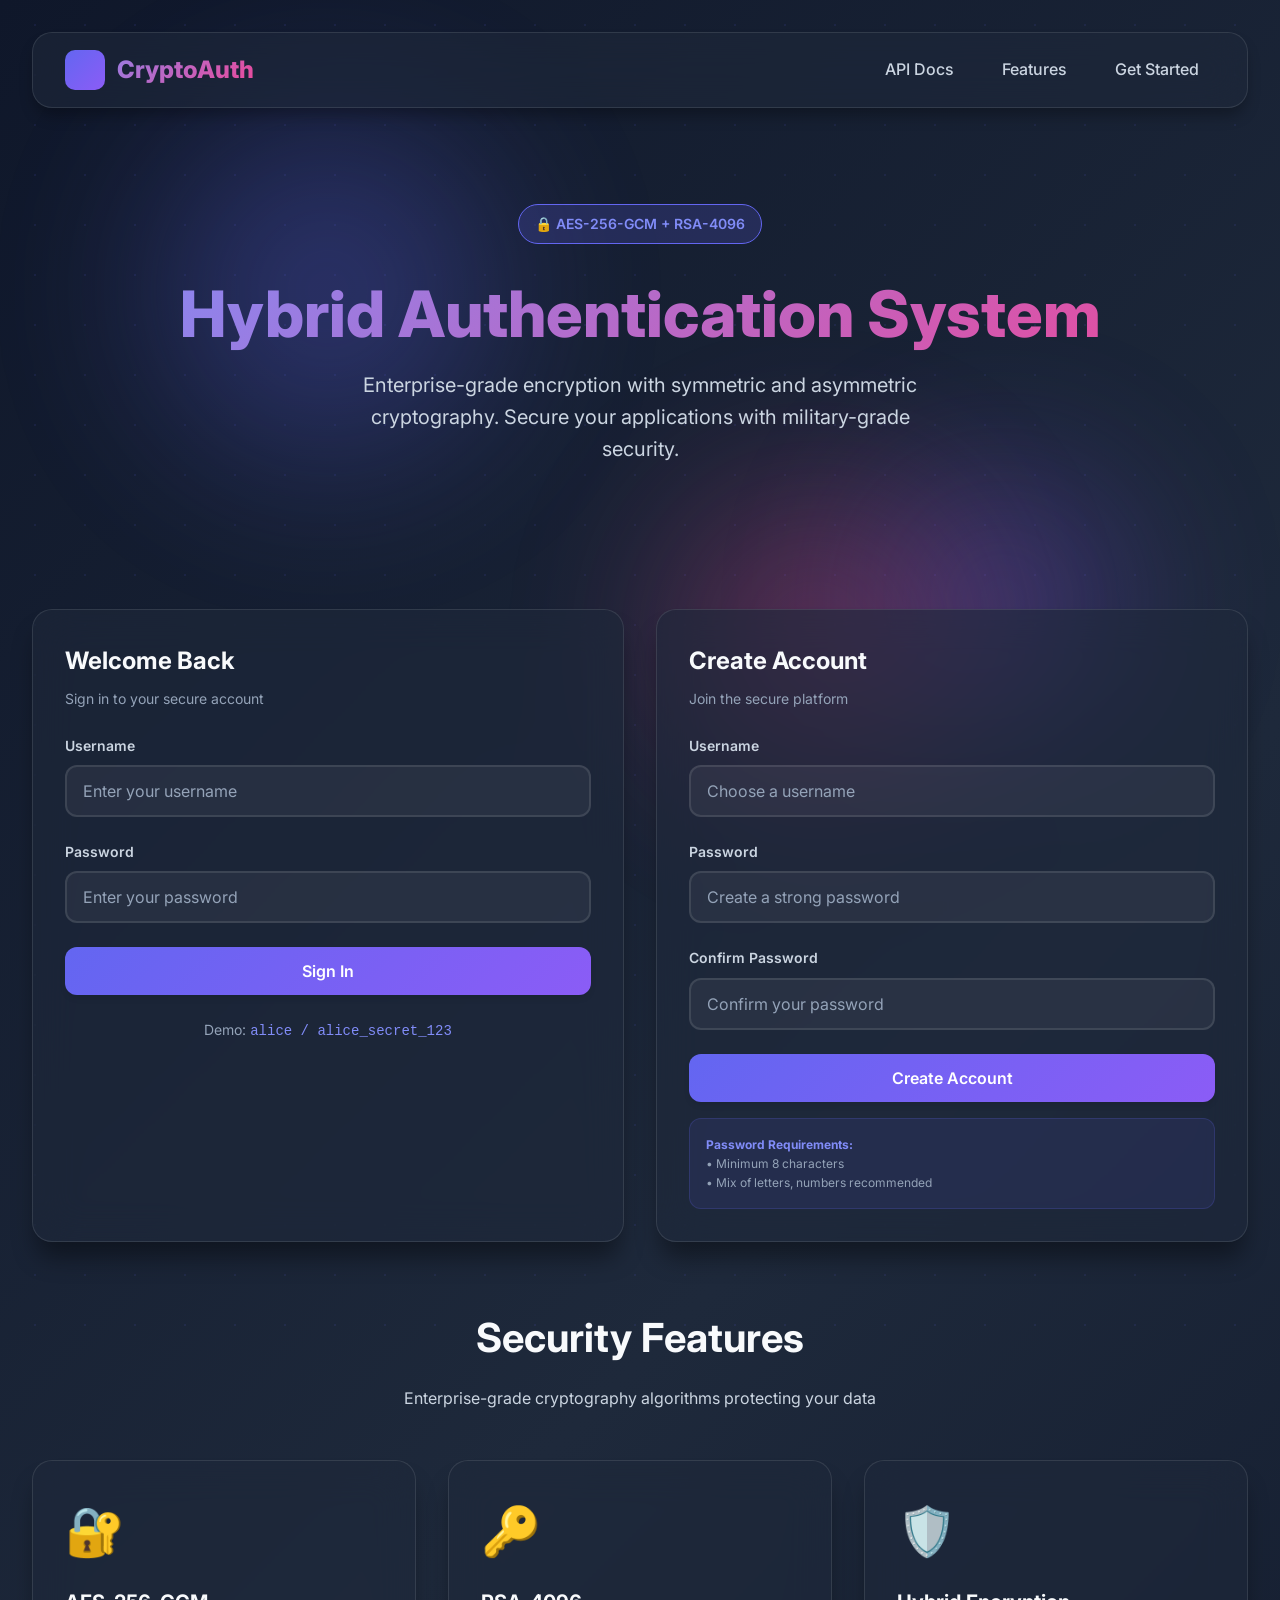
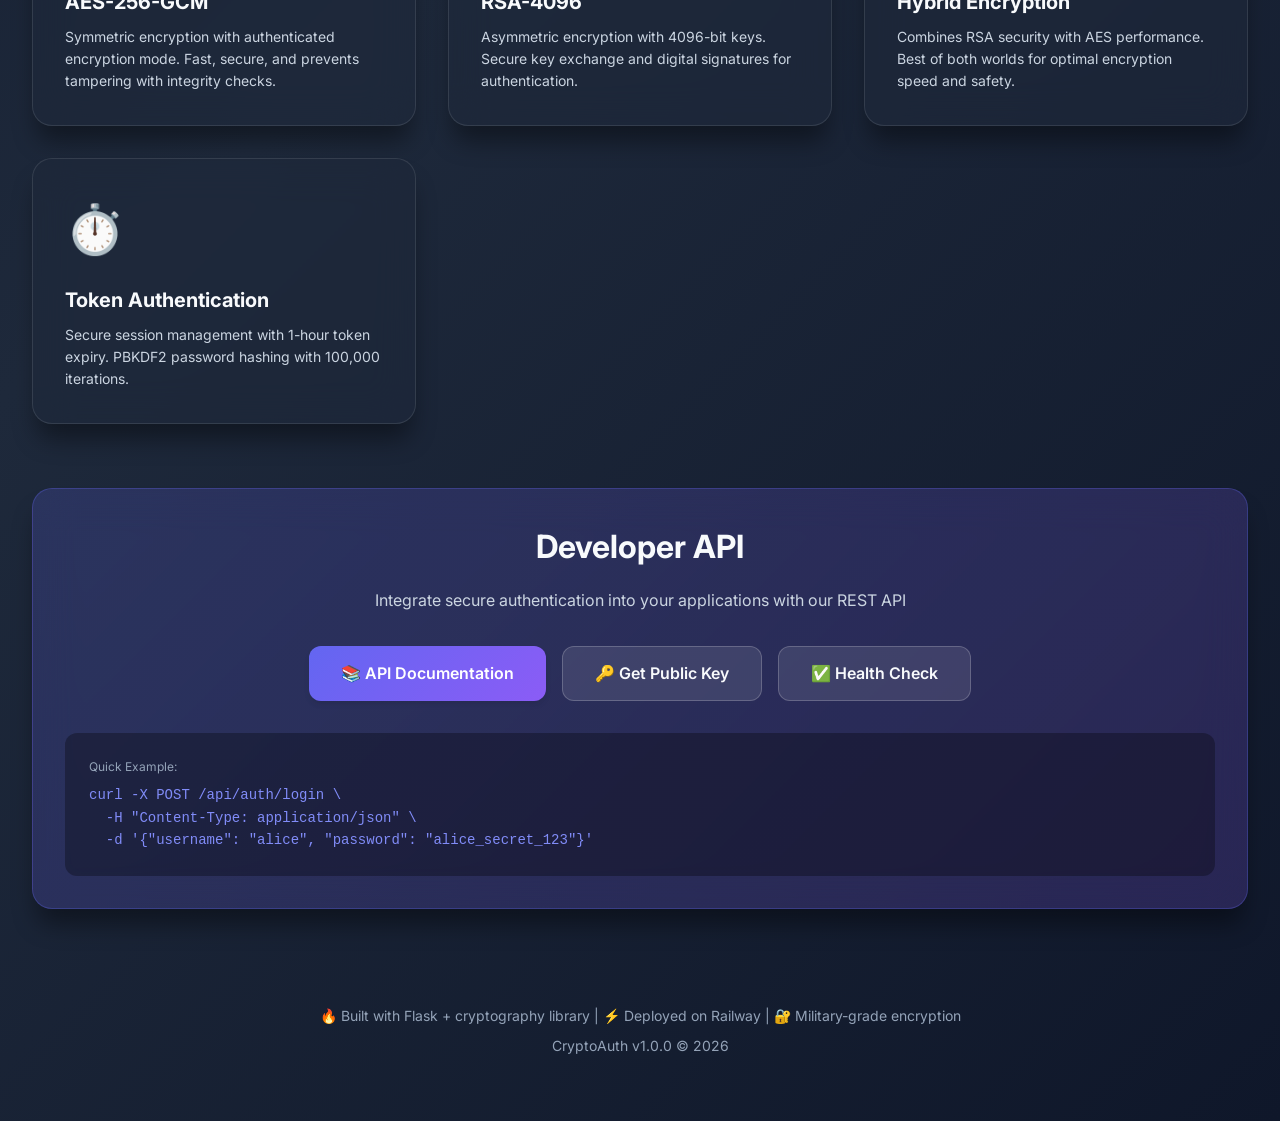
==== templates/index.html @ 771899b6 "done" ====
<!DOCTYPE html>
<html lang="en">
<head>
    <meta charset="UTF-8">
    <meta name="viewport" content="width=device-width, initial-scale=1.0">
    <meta name="description" content="CryptoAuth - Hybrid Authentication System with AES-256-GCM and RSA-4096">
    <title>CryptoAuth - Secure Authentication</title>
    <link rel="stylesheet" href="/static/css/style.css">
</head>
<body>
    <!-- Animated Background Orbs -->
    <div class="gradient-orb orb-1"></div>
    <div class="gradient-orb orb-2"></div>
    <div class="gradient-orb orb-3"></div>

    <div class="container">
        <!-- Navigation -->
        <nav class="navbar">
            <div class="logo">
                <div class="logo-icon">🔐</div>
                <span>CryptoAuth</span>
            </div>
            <div class="nav-links">
                <a href="/api/info" class="nav-link">API Docs</a>
                <a href="#features" class="nav-link">Features</a>
                <a href="#auth" class="nav-link">Get Started</a>
            </div>
        </nav>

        <!-- Hero Section -->
        <section class="hero">
            <div class="badge">🔒 AES-256-GCM + RSA-4096</div>
            <h1>Hybrid Authentication System</h1>
            <p>Enterprise-grade encryption with symmetric and asymmetric cryptography. Secure your applications with military-grade security.</p>
        </section>

        <!-- Auth Section -->
        <section id="auth" style="margin-bottom: 4rem;">
            <div class="grid grid-2">
                <!-- Login Card -->
                <div class="card" id="loginCard">
                    <div class="card-header">
                        <h2 class="card-title">Welcome Back</h2>
                        <p class="card-subtitle">Sign in to your secure account</p>
                    </div>

                    <div id="loginAlert"></div>

                    <form id="loginForm">
                        <div class="form-group">
                            <label class="form-label">Username</label>
                            <input 
                                type="text" 
                                class="form-input" 
                                id="loginUsername" 
                                placeholder="Enter your username"
                                required
                            >
                        </div>

                        <div class="form-group">
                            <label class="form-label">Password</label>
                            <input 
                                type="password" 
                                class="form-input" 
                                id="loginPassword" 
                                placeholder="Enter your password"
                                required
                            >
                        </div>

                        <button type="submit" class="btn btn-primary btn-full">
                            <span id="loginBtnText">Sign In</span>
                            <span id="loginSpinner" class="spinner" style="display: none;"></span>
                        </button>
                    </form>

                    <div style="margin-top: 1.5rem; text-align: center;">
                        <p style="color: var(--text-muted); font-size: 0.875rem;">
                            Demo: <code style="color: var(--primary-light);">alice / alice_secret_123</code>
                        </p>
                    </div>
                </div>

                <!-- Register Card -->
                <div class="card" id="registerCard">
                    <div class="card-header">
                        <h2 class="card-title">Create Account</h2>
                        <p class="card-subtitle">Join the secure platform</p>
                    </div>

                    <div id="registerAlert"></div>

                    <form id="registerForm">
                        <div class="form-group">
                            <label class="form-label">Username</label>
                            <input 
                                type="text" 
                                class="form-input" 
                                id="registerUsername" 
                                placeholder="Choose a username"
                                required
                            >
                        </div>

                        <div class="form-group">
                            <label class="form-label">Password</label>
                            <input 
                                type="password" 
                                class="form-input" 
                                id="registerPassword" 
                                placeholder="Create a strong password"
                                required
                                minlength="8"
                            >
                        </div>

                        <div class="form-group">
                            <label class="form-label">Confirm Password</label>
                            <input 
                                type="password" 
                                class="form-input" 
                                id="registerPasswordConfirm" 
                                placeholder="Confirm your password"
                                required
                            >
                        </div>

                        <button type="submit" class="btn btn-primary btn-full">
                            <span id="registerBtnText">Create Account</span>
                            <span id="registerSpinner" class="spinner" style="display: none;"></span>
                        </button>
                    </form>

                    <div style="margin-top: 1rem; padding: 1rem; background: rgba(99, 102, 241, 0.1); border-radius: 12px; border: 1px solid rgba(99, 102, 241, 0.2);">
                        <p style="font-size: 0.75rem; color: var(--text-muted);">
                            <strong style="color: var(--primary-light);">Password Requirements:</strong><br>
                            • Minimum 8 characters<br>
                            • Mix of letters, numbers recommended
                        </p>
                    </div>
                </div>
            </div>
        </section>

        <!-- Features Section -->
        <section id="features" style="margin-bottom: 4rem;">
            <div style="text-align: center; margin-bottom: 3rem;">
                <h2 style="font-size: 2.5rem; font-weight: 700; margin-bottom: 1rem;">Security Features</h2>
                <p style="color: var(--text-secondary); max-width: 600px; margin: 0 auto;">
                    Enterprise-grade cryptography algorithms protecting your data
                </p>
            </div>

            <div class="grid grid-2">
                <div class="card">
                    <div style="font-size: 3rem; margin-bottom: 1rem;">🔐</div>
                    <h3 style="font-size: 1.25rem; font-weight: 700; margin-bottom: 0.5rem;">AES-256-GCM</h3>
                    <p style="color: var(--text-secondary); font-size: 0.875rem;">
                        Symmetric encryption with authenticated encryption mode. Fast, secure, and prevents tampering with integrity checks.
                    </p>
                </div>

                <div class="card">
                    <div style="font-size: 3rem; margin-bottom: 1rem;">🔑</div>
                    <h3 style="font-size: 1.25rem; font-weight: 700; margin-bottom: 0.5rem;">RSA-4096</h3>
                    <p style="color: var(--text-secondary); font-size: 0.875rem;">
                        Asymmetric encryption with 4096-bit keys. Secure key exchange and digital signatures for authentication.
                    </p>
                </div>

                <div class="card">
                    <div style="font-size: 3rem; margin-bottom: 1rem;">🛡️</div>
                    <h3 style="font-size: 1.25rem; font-weight: 700; margin-bottom: 0.5rem;">Hybrid Encryption</h3>
                    <p style="color: var(--text-secondary); font-size: 0.875rem;">
                        Combines RSA security with AES performance. Best of both worlds for optimal encryption speed and safety.
                    </p>
                </div>

                <div class="card">
                    <div style="font-size: 3rem; margin-bottom: 1rem;">⏱️</div>
                    <h3 style="font-size: 1.25rem; font-weight: 700; margin-bottom: 0.5rem;">Token Authentication</h3>
                    <p style="color: var(--text-secondary); font-size: 0.875rem;">
                        Secure session management with 1-hour token expiry. PBKDF2 password hashing with 100,000 iterations.
                    </p>
                </div>
            </div>
        </section>

        <!-- API Info Section -->
        <section style="margin-bottom: 4rem;">
            <div class="card" style="background: linear-gradient(135deg, rgba(99, 102, 241, 0.2), rgba(139, 92, 246, 0.2)); border-color: rgba(99, 102, 241, 0.3);">
                <div style="text-align: center;">
                    <h2 style="font-size: 2rem; font-weight: 700; margin-bottom: 1rem;">Developer API</h2>
                    <p style="color: var(--text-secondary); margin-bottom: 2rem; max-width: 600px; margin-left: auto; margin-right: auto;">
                        Integrate secure authentication into your applications with our REST API
                    </p>
                    
                    <div style="display: flex; gap: 1rem; justify-content: center; flex-wrap: wrap;">
                        <a href="/api/info" class="btn btn-primary">
                            📚 API Documentation
                        </a>
                        <a href="/api/keys/public" class="btn btn-secondary">
                            🔑 Get Public Key
                        </a>
                        <a href="/health" class="btn btn-secondary">
                            ✅ Health Check
                        </a>
                    </div>

                    <div style="margin-top: 2rem; padding: 1.5rem; background: rgba(0, 0, 0, 0.3); border-radius: 12px; text-align: left;">
                        <p style="color: var(--text-muted); font-size: 0.75rem; margin-bottom: 0.5rem;">Quick Example:</p>
                        <pre style="color: var(--primary-light); font-size: 0.875rem; overflow-x: auto;"><code>curl -X POST /api/auth/login \
  -H "Content-Type: application/json" \
  -d '{"username": "alice", "password": "alice_secret_123"}'</code></pre>
                    </div>
                </div>
            </div>
        </section>

        <!-- Footer -->
        <footer style="text-align: center; padding: 2rem 0; color: var(--text-muted); font-size: 0.875rem;">
            <p>
                🔥 Built with Flask + cryptography library | 
                ⚡ Deployed on Railway | 
                🔐 Military-grade encryption
            </p>
            <p style="margin-top: 0.5rem;">
                CryptoAuth v1.0.0 © 2026
            </p>
        </footer>
    </div>

    <script src="/static/js/app.js"></script>
</body>
</html>
---- static/css/style.css ----
/* CryptoAuth - Premium UI Styling */
@import url('https://fonts.googleapis.com/css2?family=Inter:wght@300;400;500;600;700;800&display=swap');

:root {
  /* Premium Color Palette */
  --primary: #6366f1;
  --primary-dark: #4f46e5;
  --primary-light: #818cf8;
  --secondary: #8b5cf6;
  --accent: #ec4899;
  --success: #10b981;
  --danger: #ef4444;
  --warning: #f59e0b;
  
  /* Backgrounds */
  --bg-primary: #0f172a;
  --bg-secondary: #1e293b;
  --bg-tertiary: #334155;
  --bg-card: rgba(30, 41, 59, 0.6);
  
  /* Text Colors */
  --text-primary: #f8fafc;
  --text-secondary: #cbd5e1;
  --text-muted: #94a3b8;
  
  /* Effects */
  --shadow-sm: 0 1px 2px 0 rgba(0, 0, 0, 0.05);
  --shadow-md: 0 4px 6px -1px rgba(0, 0, 0, 0.1);
  --shadow-lg: 0 10px 15px -3px rgba(0, 0, 0, 0.3);
  --shadow-xl: 0 20px 25px -5px rgba(0, 0, 0, 0.4);
  --shadow-glow: 0 0 30px rgba(99, 102, 241, 0.3);
  
  /* Transitions */
  --transition-fast: 150ms cubic-bezier(0.4, 0, 0.2, 1);
  --transition-base: 300ms cubic-bezier(0.4, 0, 0.2, 1);
  --transition-slow: 500ms cubic-bezier(0.4, 0, 0.2, 1);
}

* {
  margin: 0;
  padding: 0;
  box-sizing: border-box;
}

body {
  font-family: 'Inter', -apple-system, BlinkMacSystemFont, 'Segoe UI', sans-serif;
  background: linear-gradient(135deg, #0f172a 0%, #1e293b 50%, #0f172a 100%);
  color: var(--text-primary);
  min-height: 100vh;
  line-height: 1.6;
  overflow-x: hidden;
  position: relative;
}

/* Animated Background Effects */
body::before {
  content: '';
  position: fixed;
  top: -50%;
  left: -50%;
  width: 200%;
  height: 200%;
  background: radial-gradient(circle, rgba(99, 102, 241, 0.1) 1px, transparent 1px);
  background-size: 50px 50px;
  animation: gridMove 20s linear infinite;
  z-index: 0;
  pointer-events: none;
}

@keyframes gridMove {
  0% { transform: translate(0, 0); }
  100% { transform: translate(50px, 50px); }
}

/* Gradient Orbs */
.gradient-orb {
  position: fixed;
  border-radius: 50%;
  filter: blur(80px);
  opacity: 0.4;
  z-index: 0;
  pointer-events: none;
  animation: float 8s ease-in-out infinite;
}

.orb-1 {
  width: 400px;
  height: 400px;
  background: radial-gradient(circle, var(--primary), transparent);
  top: 10%;
  left: 10%;
  animation-delay: 0s;
}

.orb-2 {
  width: 300px;
  height: 300px;
  background: radial-gradient(circle, var(--secondary), transparent);
  top: 50%;
  right: 10%;
  animation-delay: 2s;
}

.orb-3 {
  width: 350px;
  height: 350px;
  background: radial-gradient(circle, var(--accent), transparent);
  bottom: 10%;
  left: 50%;
  animation-delay: 4s;
}

@keyframes float {
  0%, 100% { transform: translate(0, 0) scale(1); }
  33% { transform: translate(30px, -30px) scale(1.1); }
  66% { transform: translate(-20px, 20px) scale(0.9); }
}

/* Container */
.container {
  max-width: 1400px;
  margin: 0 auto;
  padding: 2rem;
  position: relative;
  z-index: 1;
}

/* Header/Navigation */
.navbar {
  background: var(--bg-card);
  backdrop-filter: blur(20px);
  padding: 1rem 2rem;
  border-radius: 20px;
  margin-bottom: 2rem;
  border: 1px solid rgba(255, 255, 255, 0.1);
  display: flex;
  justify-content: space-between;
  align-items: center;
  box-shadow: var(--shadow-lg);
}

.logo {
  display: flex;
  align-items: center;
  gap: 0.75rem;
  font-size: 1.5rem;
  font-weight: 800;
  background: linear-gradient(135deg, var(--primary-light), var(--accent));
  -webkit-background-clip: text;
  -webkit-text-fill-color: transparent;
  background-clip: text;
}

.logo-icon {
  width: 40px;
  height: 40px;
  background: linear-gradient(135deg, var(--primary), var(--secondary));
  border-radius: 10px;
  display: flex;
  align-items: center;
  justify-content: center;
  font-size: 1.5rem;
}

.nav-links {
  display: flex;
  gap: 1rem;
  align-items: center;
}

.nav-link {
  color: var(--text-secondary);
  text-decoration: none;
  padding: 0.5rem 1rem;
  border-radius: 8px;
  transition: all var(--transition-base);
  font-weight: 500;
}

.nav-link:hover {
  color: var(--text-primary);
  background: rgba(255, 255, 255, 0.05);
  transform: translateY(-2px);
}

/* Hero Section */
.hero {
  text-align: center;
  padding: 4rem 0;
  margin-bottom: 3rem;
}

.hero h1 {
  font-size: 4rem;
  font-weight: 800;
  margin-bottom: 1rem;
  background: linear-gradient(135deg, var(--primary-light), var(--accent));
  -webkit-background-clip: text;
  -webkit-text-fill-color: transparent;
  background-clip: text;
  line-height: 1.2;
  animation: fadeInUp 0.6s ease-out;
}

.hero p {
  font-size: 1.25rem;
  color: var(--text-secondary);
  max-width: 600px;
  margin: 0 auto 2rem;
  animation: fadeInUp 0.6s ease-out 0.2s both;
}

.badge {
  display: inline-block;
  padding: 0.5rem 1rem;
  background: rgba(99, 102, 241, 0.2);
  border: 1px solid var(--primary);
  border-radius: 50px;
  font-size: 0.875rem;
  font-weight: 600;
  color: var(--primary-light);
  margin-bottom: 2rem;
  animation: fadeInUp 0.6s ease-out 0.1s both;
}

@keyframes fadeInUp {
  from {
    opacity: 0;
    transform: translateY(30px);
  }
  to {
    opacity: 1;
    transform: translateY(0);
  }
}

/* Card Components */
.card {
  background: var(--bg-card);
  backdrop-filter: blur(20px);
  border: 1px solid rgba(255, 255, 255, 0.1);
  border-radius: 20px;
  padding: 2rem;
  box-shadow: var(--shadow-xl);
  transition: all var(--transition-base);
}

.card:hover {
  transform: translateY(-5px);
  box-shadow: var(--shadow-glow);
  border-color: rgba(99, 102, 241, 0.3);
}

.card-header {
  margin-bottom: 1.5rem;
}

.card-title {
  font-size: 1.5rem;
  font-weight: 700;
  margin-bottom: 0.5rem;
}

.card-subtitle {
  color: var(--text-muted);
  font-size: 0.875rem;
}

/* Form Elements */
.form-group {
  margin-bottom: 1.5rem;
}

.form-label {
  display: block;
  margin-bottom: 0.5rem;
  font-weight: 600;
  color: var(--text-secondary);
  font-size: 0.875rem;
}

.form-input {
  width: 100%;
  padding: 0.875rem 1rem;
  background: rgba(255, 255, 255, 0.05);
  border: 2px solid rgba(255, 255, 255, 0.1);
  border-radius: 12px;
  color: var(--text-primary);
  font-size: 1rem;
  transition: all var(--transition-base);
  font-family: inherit;
}

.form-input:focus {
  outline: none;
  border-color: var(--primary);
  background: rgba(255, 255, 255, 0.08);
  box-shadow: 0 0 0 3px rgba(99, 102, 241, 0.1);
}

.form-input::placeholder {
  color: var(--text-muted);
}

/* Buttons */
.btn {
  padding: 0.875rem 2rem;
  border: none;
  border-radius: 12px;
  font-size: 1rem;
  font-weight: 600;
  cursor: pointer;
  transition: all var(--transition-base);
  font-family: inherit;
  display: inline-flex;
  align-items: center;
  justify-content: center;
  gap: 0.5rem;
  text-decoration: none;
}

.btn-primary {
  background: linear-gradient(135deg, var(--primary), var(--secondary));
  color: white;
  box-shadow: var(--shadow-md);
}

.btn-primary:hover {
  transform: translateY(-2px);
  box-shadow: var(--shadow-glow);
}

.btn-primary:active {
  transform: translateY(0);
}

.btn-secondary {
  background: rgba(255, 255, 255, 0.1);
  color: var(--text-primary);
  border: 1px solid rgba(255, 255, 255, 0.2);
}

.btn-secondary:hover {
  background: rgba(255, 255, 255, 0.15);
  transform: translateY(-2px);
}

.btn-full {
  width: 100%;
}

/* Grid Layout */
.grid {
  display: grid;
  gap: 2rem;
}

.grid-2 {
  grid-template-columns: repeat(auto-fit, minmax(300px, 1fr));
}

/* Alert Messages */
.alert {
  padding: 1rem 1.5rem;
  border-radius: 12px;
  margin-bottom: 1.5rem;
  display: flex;
  align-items: center;
  gap: 0.75rem;
  animation: slideIn 0.3s ease-out;
}

.alert-success {
  background: rgba(16, 185, 129, 0.2);
  border: 1px solid var(--success);
  color: var(--success);
}

.alert-error {
  background: rgba(239, 68, 68, 0.2);
  border: 1px solid var(--danger);
  color: var(--danger);
}

@keyframes slideIn {
  from {
    opacity: 0;
    transform: translateX(-20px);
  }
  to {
    opacity: 1;
    transform: translateX(0);
  }
}

/* Loading Spinner */
.spinner {
  width: 20px;
  height: 20px;
  border: 3px solid rgba(255, 255, 255, 0.3);
  border-top-color: white;
  border-radius: 50%;
  animation: spin 0.8s linear infinite;
}

@keyframes spin {
  to { transform: rotate(360deg); }
}

/* Responsive */
@media (max-width: 768px) {
  .hero h1 { font-size: 2.5rem; }
  .hero p { font-size: 1rem; }
  .navbar { flex-direction: column; gap: 1rem; }
  .container { padding: 1rem; }
}
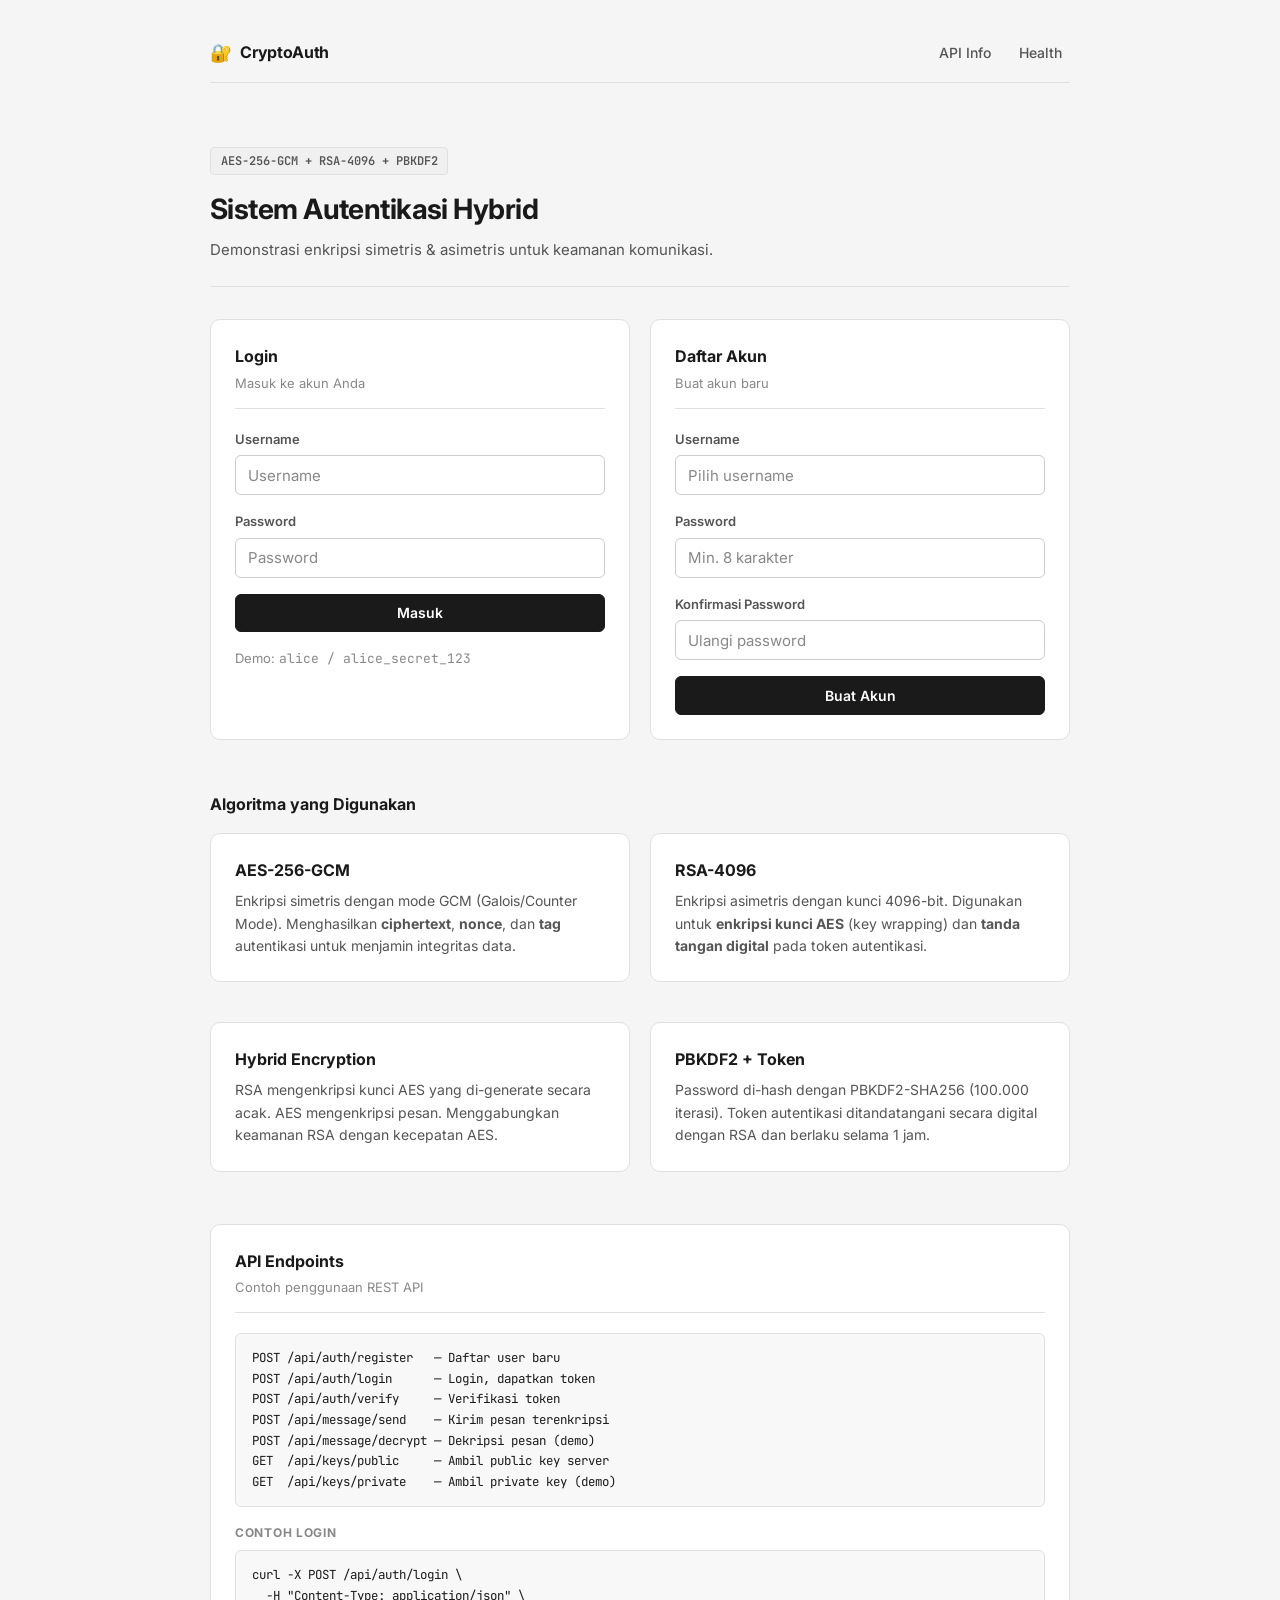
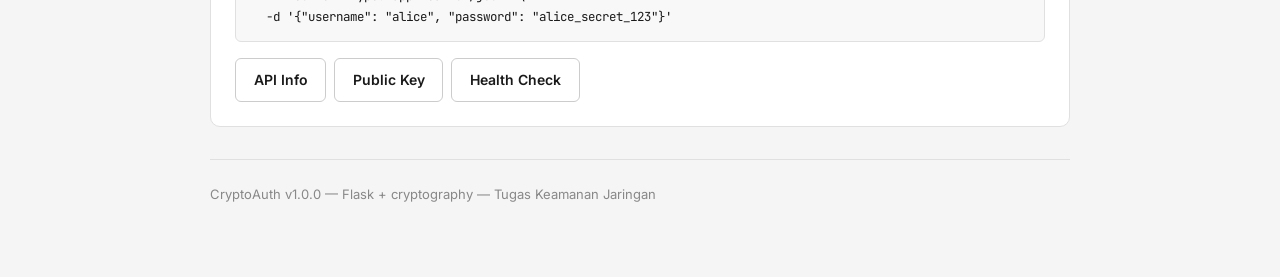
==== commit f03269b6: "redesign: clean minimal ui, no colors" ====
--- a/templates/index.html
+++ b/templates/index.html
@@ -1,234 +1,179 @@
 <!DOCTYPE html>
-<html lang="en">
+<html lang="id">
 <head>
     <meta charset="UTF-8">
     <meta name="viewport" content="width=device-width, initial-scale=1.0">
-    <meta name="description" content="CryptoAuth - Hybrid Authentication System with AES-256-GCM and RSA-4096">
-    <title>CryptoAuth - Secure Authentication</title>
+    <meta name="description" content="CryptoAuth - Sistem Autentikasi Hybrid AES-256-GCM + RSA-4096">
+    <title>CryptoAuth - Login</title>
     <link rel="stylesheet" href="/static/css/style.css">
 </head>
 <body>
-    <!-- Animated Background Orbs -->
-    <div class="gradient-orb orb-1"></div>
-    <div class="gradient-orb orb-2"></div>
-    <div class="gradient-orb orb-3"></div>
+    <div class="container">
 
-    <div class="container">
-        <!-- Navigation -->
+        <!-- Navbar -->
         <nav class="navbar">
             <div class="logo">
-                <div class="logo-icon">🔐</div>
-                <span>CryptoAuth</span>
+                <span class="logo-icon">🔐</span>
+                CryptoAuth
             </div>
             <div class="nav-links">
-                <a href="/api/info" class="nav-link">API Docs</a>
-                <a href="#features" class="nav-link">Features</a>
-                <a href="#auth" class="nav-link">Get Started</a>
+                <a href="/api/info" target="_blank" class="nav-link">API Info</a>
+                <a href="/health" target="_blank" class="nav-link">Health</a>
             </div>
         </nav>
 
-        <!-- Hero Section -->
+        <!-- Hero -->
         <section class="hero">
-            <div class="badge">🔒 AES-256-GCM + RSA-4096</div>
-            <h1>Hybrid Authentication System</h1>
-            <p>Enterprise-grade encryption with symmetric and asymmetric cryptography. Secure your applications with military-grade security.</p>
+            <div class="badge">AES-256-GCM + RSA-4096 + PBKDF2</div>
+            <h1>Sistem Autentikasi Hybrid</h1>
+            <p>Demonstrasi enkripsi simetris & asimetris untuk keamanan komunikasi.</p>
         </section>
 
-        <!-- Auth Section -->
-        <section id="auth" style="margin-bottom: 4rem;">
+        <!-- Auth Forms -->
+        <section id="auth" style="margin-bottom: 2rem;">
             <div class="grid grid-2">
-                <!-- Login Card -->
+
+                <!-- Login -->
                 <div class="card" id="loginCard">
                     <div class="card-header">
-                        <h2 class="card-title">Welcome Back</h2>
-                        <p class="card-subtitle">Sign in to your secure account</p>
+                        <h2 class="card-title">Login</h2>
+                        <p class="card-subtitle">Masuk ke akun Anda</p>
                     </div>
 
                     <div id="loginAlert"></div>
 
                     <form id="loginForm">
                         <div class="form-group">
-                            <label class="form-label">Username</label>
-                            <input 
-                                type="text" 
-                                class="form-input" 
-                                id="loginUsername" 
-                                placeholder="Enter your username"
-                                required
-                            >
+                            <label class="form-label" for="loginUsername">Username</label>
+                            <input type="text" class="form-input" id="loginUsername" placeholder="Username" required>
                         </div>
-
                         <div class="form-group">
-                            <label class="form-label">Password</label>
-                            <input 
-                                type="password" 
-                                class="form-input" 
-                                id="loginPassword" 
-                                placeholder="Enter your password"
-                                required
-                            >
+                            <label class="form-label" for="loginPassword">Password</label>
+                            <input type="password" class="form-input" id="loginPassword" placeholder="Password" required>
                         </div>
-
                         <button type="submit" class="btn btn-primary btn-full">
-                            <span id="loginBtnText">Sign In</span>
-                            <span id="loginSpinner" class="spinner" style="display: none;"></span>
+                            <span id="loginBtnText">Masuk</span>
+                            <span id="loginSpinner" class="spinner" style="display:none;"></span>
                         </button>
                     </form>
 
-                    <div style="margin-top: 1.5rem; text-align: center;">
-                        <p style="color: var(--text-muted); font-size: 0.875rem;">
-                            Demo: <code style="color: var(--primary-light);">alice / alice_secret_123</code>
-                        </p>
-                    </div>
+                    <p style="margin-top: 1rem; font-size: 0.8125rem; color: var(--text-muted);">
+                        Demo: <code style="font-family: var(--mono);">alice / alice_secret_123</code>
+                    </p>
                 </div>
 
-                <!-- Register Card -->
+                <!-- Register -->
                 <div class="card" id="registerCard">
                     <div class="card-header">
-                        <h2 class="card-title">Create Account</h2>
-                        <p class="card-subtitle">Join the secure platform</p>
+                        <h2 class="card-title">Daftar Akun</h2>
+                        <p class="card-subtitle">Buat akun baru</p>
                     </div>
 
                     <div id="registerAlert"></div>
 
                     <form id="registerForm">
                         <div class="form-group">
-                            <label class="form-label">Username</label>
-                            <input 
-                                type="text" 
-                                class="form-input" 
-                                id="registerUsername" 
-                                placeholder="Choose a username"
-                                required
-                            >
+                            <label class="form-label" for="registerUsername">Username</label>
+                            <input type="text" class="form-input" id="registerUsername" placeholder="Pilih username" required>
                         </div>
-
                         <div class="form-group">
-                            <label class="form-label">Password</label>
-                            <input 
-                                type="password" 
-                                class="form-input" 
-                                id="registerPassword" 
-                                placeholder="Create a strong password"
-                                required
-                                minlength="8"
-                            >
+                            <label class="form-label" for="registerPassword">Password</label>
+                            <input type="password" class="form-input" id="registerPassword" placeholder="Min. 8 karakter" required minlength="8">
                         </div>
-
                         <div class="form-group">
-                            <label class="form-label">Confirm Password</label>
-                            <input 
-                                type="password" 
-                                class="form-input" 
-                                id="registerPasswordConfirm" 
-                                placeholder="Confirm your password"
-                                required
-                            >
+                            <label class="form-label" for="registerPasswordConfirm">Konfirmasi Password</label>
+                            <input type="password" class="form-input" id="registerPasswordConfirm" placeholder="Ulangi password" required>
                         </div>
-
                         <button type="submit" class="btn btn-primary btn-full">
-                            <span id="registerBtnText">Create Account</span>
-                            <span id="registerSpinner" class="spinner" style="display: none;"></span>
+                            <span id="registerBtnText">Buat Akun</span>
+                            <span id="registerSpinner" class="spinner" style="display:none;"></span>
                         </button>
                     </form>
+                </div>
 
-                    <div style="margin-top: 1rem; padding: 1rem; background: rgba(99, 102, 241, 0.1); border-radius: 12px; border: 1px solid rgba(99, 102, 241, 0.2);">
-                        <p style="font-size: 0.75rem; color: var(--text-muted);">
-                            <strong style="color: var(--primary-light);">Password Requirements:</strong><br>
-                            • Minimum 8 characters<br>
-                            • Mix of letters, numbers recommended
-                        </p>
-                    </div>
-                </div>
             </div>
         </section>
 
-        <!-- Features Section -->
-        <section id="features" style="margin-bottom: 4rem;">
-            <div style="text-align: center; margin-bottom: 3rem;">
-                <h2 style="font-size: 2.5rem; font-weight: 700; margin-bottom: 1rem;">Security Features</h2>
-                <p style="color: var(--text-secondary); max-width: 600px; margin: 0 auto;">
-                    Enterprise-grade cryptography algorithms protecting your data
-                </p>
-            </div>
+        <!-- Algoritma yang digunakan -->
+        <section id="features" style="margin-bottom: 2rem;">
+            <h2 style="font-size: 1rem; font-weight: 700; margin-bottom: 1rem;">Algoritma yang Digunakan</h2>
+            <div class="grid grid-2">
 
-            <div class="grid grid-2">
                 <div class="card">
-                    <div style="font-size: 3rem; margin-bottom: 1rem;">🔐</div>
-                    <h3 style="font-size: 1.25rem; font-weight: 700; margin-bottom: 0.5rem;">AES-256-GCM</h3>
-                    <p style="color: var(--text-secondary); font-size: 0.875rem;">
-                        Symmetric encryption with authenticated encryption mode. Fast, secure, and prevents tampering with integrity checks.
+                    <h3 class="card-title" style="margin-bottom: 0.4rem;">AES-256-GCM</h3>
+                    <p style="font-size: 0.875rem; color: var(--text-sub);">
+                        Enkripsi simetris dengan mode GCM (Galois/Counter Mode). Menghasilkan
+                        <strong>ciphertext</strong>, <strong>nonce</strong>, dan <strong>tag</strong> autentikasi
+                        untuk menjamin integritas data.
                     </p>
                 </div>
 
                 <div class="card">
-                    <div style="font-size: 3rem; margin-bottom: 1rem;">🔑</div>
-                    <h3 style="font-size: 1.25rem; font-weight: 700; margin-bottom: 0.5rem;">RSA-4096</h3>
-                    <p style="color: var(--text-secondary); font-size: 0.875rem;">
-                        Asymmetric encryption with 4096-bit keys. Secure key exchange and digital signatures for authentication.
+                    <h3 class="card-title" style="margin-bottom: 0.4rem;">RSA-4096</h3>
+                    <p style="font-size: 0.875rem; color: var(--text-sub);">
+                        Enkripsi asimetris dengan kunci 4096-bit. Digunakan untuk
+                        <strong>enkripsi kunci AES</strong> (key wrapping) dan
+                        <strong>tanda tangan digital</strong> pada token autentikasi.
                     </p>
                 </div>
 
                 <div class="card">
-                    <div style="font-size: 3rem; margin-bottom: 1rem;">🛡️</div>
-                    <h3 style="font-size: 1.25rem; font-weight: 700; margin-bottom: 0.5rem;">Hybrid Encryption</h3>
-                    <p style="color: var(--text-secondary); font-size: 0.875rem;">
-                        Combines RSA security with AES performance. Best of both worlds for optimal encryption speed and safety.
+                    <h3 class="card-title" style="margin-bottom: 0.4rem;">Hybrid Encryption</h3>
+                    <p style="font-size: 0.875rem; color: var(--text-sub);">
+                        RSA mengenkripsi kunci AES yang di-generate secara acak.
+                        AES mengenkripsi pesan. Menggabungkan keamanan RSA dengan
+                        kecepatan AES.
                     </p>
                 </div>
 
                 <div class="card">
-                    <div style="font-size: 3rem; margin-bottom: 1rem;">⏱️</div>
-                    <h3 style="font-size: 1.25rem; font-weight: 700; margin-bottom: 0.5rem;">Token Authentication</h3>
-                    <p style="color: var(--text-secondary); font-size: 0.875rem;">
-                        Secure session management with 1-hour token expiry. PBKDF2 password hashing with 100,000 iterations.
+                    <h3 class="card-title" style="margin-bottom: 0.4rem;">PBKDF2 + Token</h3>
+                    <p style="font-size: 0.875rem; color: var(--text-sub);">
+                        Password di-hash dengan PBKDF2-SHA256 (100.000 iterasi).
+                        Token autentikasi ditandatangani secara digital dengan RSA
+                        dan berlaku selama 1 jam.
                     </p>
                 </div>
+
             </div>
         </section>
 
-        <!-- API Info Section -->
-        <section style="margin-bottom: 4rem;">
-            <div class="card" style="background: linear-gradient(135deg, rgba(99, 102, 241, 0.2), rgba(139, 92, 246, 0.2)); border-color: rgba(99, 102, 241, 0.3);">
-                <div style="text-align: center;">
-                    <h2 style="font-size: 2rem; font-weight: 700; margin-bottom: 1rem;">Developer API</h2>
-                    <p style="color: var(--text-secondary); margin-bottom: 2rem; max-width: 600px; margin-left: auto; margin-right: auto;">
-                        Integrate secure authentication into your applications with our REST API
-                    </p>
-                    
-                    <div style="display: flex; gap: 1rem; justify-content: center; flex-wrap: wrap;">
-                        <a href="/api/info" class="btn btn-primary">
-                            📚 API Documentation
-                        </a>
-                        <a href="/api/keys/public" class="btn btn-secondary">
-                            🔑 Get Public Key
-                        </a>
-                        <a href="/health" class="btn btn-secondary">
-                            ✅ Health Check
-                        </a>
-                    </div>
+        <!-- API Endpoints -->
+        <section style="margin-bottom: 2rem;">
+            <div class="card">
+                <div class="card-header">
+                    <h2 class="card-title">API Endpoints</h2>
+                    <p class="card-subtitle">Contoh penggunaan REST API</p>
+                </div>
 
-                    <div style="margin-top: 2rem; padding: 1.5rem; background: rgba(0, 0, 0, 0.3); border-radius: 12px; text-align: left;">
-                        <p style="color: var(--text-muted); font-size: 0.75rem; margin-bottom: 0.5rem;">Quick Example:</p>
-                        <pre style="color: var(--primary-light); font-size: 0.875rem; overflow-x: auto;"><code>curl -X POST /api/auth/login \
+                <pre class="mono-block">POST /api/auth/register   — Daftar user baru
+POST /api/auth/login      — Login, dapatkan token
+POST /api/auth/verify     — Verifikasi token
+POST /api/message/send    — Kirim pesan terenkripsi
+POST /api/message/decrypt — Dekripsi pesan (demo)
+GET  /api/keys/public     — Ambil public key server
+GET  /api/keys/private    — Ambil private key (demo)</pre>
+
+                <div style="margin-top: 1rem;">
+                    <p class="section-label">Contoh login</p>
+                    <pre class="mono-block">curl -X POST /api/auth/login \
   -H "Content-Type: application/json" \
-  -d '{"username": "alice", "password": "alice_secret_123"}'</code></pre>
-                    </div>
+  -d '{"username": "alice", "password": "alice_secret_123"}'</pre>
+                </div>
+
+                <div style="margin-top: 1rem; display: flex; gap: 0.5rem; flex-wrap: wrap;">
+                    <a href="/api/info" target="_blank" class="btn btn-secondary">API Info</a>
+                    <a href="/api/keys/public" target="_blank" class="btn btn-secondary">Public Key</a>
+                    <a href="/health" target="_blank" class="btn btn-secondary">Health Check</a>
                 </div>
             </div>
         </section>
 
         <!-- Footer -->
-        <footer style="text-align: center; padding: 2rem 0; color: var(--text-muted); font-size: 0.875rem;">
-            <p>
-                🔥 Built with Flask + cryptography library | 
-                ⚡ Deployed on Railway | 
-                🔐 Military-grade encryption
-            </p>
-            <p style="margin-top: 0.5rem;">
-                CryptoAuth v1.0.0 © 2026
-            </p>
+        <footer style="padding: 1.5rem 0; color: var(--text-muted); font-size: 0.8125rem; border-top: 1px solid var(--border);">
+            CryptoAuth v1.0.0 &mdash; Flask + cryptography &mdash; Tugas Keamanan Jaringan
         </footer>
+
     </div>
 
     <script src="/static/js/app.js"></script>
--- a/static/css/style.css
+++ b/static/css/style.css
@@ -1,416 +1,372 @@
-/* CryptoAuth - Premium UI Styling */
-@import url('https://fonts.googleapis.com/css2?family=Inter:wght@300;400;500;600;700;800&display=swap');
+/* CryptoAuth - Clean Minimal UI */
+@import url('https://fonts.googleapis.com/css2?family=Inter:wght@400;500;600;700&family=JetBrains+Mono:wght@400;500&display=swap');
 
 :root {
-  /* Premium Color Palette */
-  --primary: #6366f1;
-  --primary-dark: #4f46e5;
-  --primary-light: #818cf8;
-  --secondary: #8b5cf6;
-  --accent: #ec4899;
-  --success: #10b981;
-  --danger: #ef4444;
-  --warning: #f59e0b;
-  
-  /* Backgrounds */
-  --bg-primary: #0f172a;
-  --bg-secondary: #1e293b;
-  --bg-tertiary: #334155;
-  --bg-card: rgba(30, 41, 59, 0.6);
-  
-  /* Text Colors */
-  --text-primary: #f8fafc;
-  --text-secondary: #cbd5e1;
-  --text-muted: #94a3b8;
-  
-  /* Effects */
-  --shadow-sm: 0 1px 2px 0 rgba(0, 0, 0, 0.05);
-  --shadow-md: 0 4px 6px -1px rgba(0, 0, 0, 0.1);
-  --shadow-lg: 0 10px 15px -3px rgba(0, 0, 0, 0.3);
-  --shadow-xl: 0 20px 25px -5px rgba(0, 0, 0, 0.4);
-  --shadow-glow: 0 0 30px rgba(99, 102, 241, 0.3);
-  
-  /* Transitions */
-  --transition-fast: 150ms cubic-bezier(0.4, 0, 0.2, 1);
-  --transition-base: 300ms cubic-bezier(0.4, 0, 0.2, 1);
-  --transition-slow: 500ms cubic-bezier(0.4, 0, 0.2, 1);
-}
-
-* {
-  margin: 0;
-  padding: 0;
-  box-sizing: border-box;
-}
+  --bg:        #f5f5f5;
+  --surface:   #ffffff;
+  --border:    #e0e0e0;
+  --border-2:  #cccccc;
+
+  --text:      #1a1a1a;
+  --text-sub:  #555555;
+  --text-muted:#888888;
+
+  --accent:    #1a1a1a;
+  --accent-bg: #f0f0f0;
+
+  --success:   #1a7a4a;
+  --success-bg:#eaf5ef;
+  --danger:    #b91c1c;
+  --danger-bg: #fef2f2;
+  --warn:      #92400e;
+  --warn-bg:   #fffbeb;
+
+  --mono:      'JetBrains Mono', 'Courier New', monospace;
+  --sans:      'Inter', system-ui, sans-serif;
+
+  --radius:    6px;
+  --radius-lg: 10px;
+}
+
+* { margin: 0; padding: 0; box-sizing: border-box; }
 
 body {
-  font-family: 'Inter', -apple-system, BlinkMacSystemFont, 'Segoe UI', sans-serif;
-  background: linear-gradient(135deg, #0f172a 0%, #1e293b 50%, #0f172a 100%);
-  color: var(--text-primary);
+  font-family: var(--sans);
+  background: var(--bg);
+  color: var(--text);
   min-height: 100vh;
   line-height: 1.6;
-  overflow-x: hidden;
-  position: relative;
-}
-
-/* Animated Background Effects */
-body::before {
-  content: '';
-  position: fixed;
-  top: -50%;
-  left: -50%;
-  width: 200%;
-  height: 200%;
-  background: radial-gradient(circle, rgba(99, 102, 241, 0.1) 1px, transparent 1px);
-  background-size: 50px 50px;
-  animation: gridMove 20s linear infinite;
-  z-index: 0;
-  pointer-events: none;
-}
-
-@keyframes gridMove {
-  0% { transform: translate(0, 0); }
-  100% { transform: translate(50px, 50px); }
-}
-
-/* Gradient Orbs */
-.gradient-orb {
-  position: fixed;
-  border-radius: 50%;
-  filter: blur(80px);
-  opacity: 0.4;
-  z-index: 0;
-  pointer-events: none;
-  animation: float 8s ease-in-out infinite;
-}
-
-.orb-1 {
-  width: 400px;
-  height: 400px;
-  background: radial-gradient(circle, var(--primary), transparent);
-  top: 10%;
-  left: 10%;
-  animation-delay: 0s;
-}
-
-.orb-2 {
-  width: 300px;
-  height: 300px;
-  background: radial-gradient(circle, var(--secondary), transparent);
-  top: 50%;
-  right: 10%;
-  animation-delay: 2s;
-}
-
-.orb-3 {
-  width: 350px;
-  height: 350px;
-  background: radial-gradient(circle, var(--accent), transparent);
-  bottom: 10%;
-  left: 50%;
-  animation-delay: 4s;
-}
-
-@keyframes float {
-  0%, 100% { transform: translate(0, 0) scale(1); }
-  33% { transform: translate(30px, -30px) scale(1.1); }
-  66% { transform: translate(-20px, 20px) scale(0.9); }
-}
-
-/* Container */
+  font-size: 0.9375rem;
+}
+
+/* ── Layout ─────────────────────────────────────── */
 .container {
-  max-width: 1400px;
+  max-width: 900px;
   margin: 0 auto;
-  padding: 2rem;
-  position: relative;
-  z-index: 1;
-}
-
-/* Header/Navigation */
+  padding: 1.5rem 1.25rem 3rem;
+}
+
+/* ── Navbar ─────────────────────────────────────── */
 .navbar {
-  background: var(--bg-card);
-  backdrop-filter: blur(20px);
-  padding: 1rem 2rem;
-  border-radius: 20px;
+  display: flex;
+  justify-content: space-between;
+  align-items: center;
+  padding: 0.875rem 0;
   margin-bottom: 2rem;
-  border: 1px solid rgba(255, 255, 255, 0.1);
-  display: flex;
-  justify-content: space-between;
-  align-items: center;
-  box-shadow: var(--shadow-lg);
+  border-bottom: 1px solid var(--border);
 }
 
 .logo {
   display: flex;
   align-items: center;
+  gap: 0.5rem;
+  font-weight: 700;
+  font-size: 1rem;
+  color: var(--text);
+  letter-spacing: -0.01em;
+}
+
+.logo-icon {
+  font-size: 1.1rem;
+}
+
+.nav-links {
+  display: flex;
+  align-items: center;
   gap: 0.75rem;
-  font-size: 1.5rem;
-  font-weight: 800;
-  background: linear-gradient(135deg, var(--primary-light), var(--accent));
-  -webkit-background-clip: text;
-  -webkit-text-fill-color: transparent;
-  background-clip: text;
-}
-
-.logo-icon {
-  width: 40px;
-  height: 40px;
-  background: linear-gradient(135deg, var(--primary), var(--secondary));
-  border-radius: 10px;
-  display: flex;
-  align-items: center;
-  justify-content: center;
-  font-size: 1.5rem;
-}
-
-.nav-links {
-  display: flex;
-  gap: 1rem;
-  align-items: center;
 }
 
 .nav-link {
-  color: var(--text-secondary);
+  color: var(--text-sub);
   text-decoration: none;
-  padding: 0.5rem 1rem;
-  border-radius: 8px;
-  transition: all var(--transition-base);
+  font-size: 0.875rem;
   font-weight: 500;
-}
-
-.nav-link:hover {
-  color: var(--text-primary);
-  background: rgba(255, 255, 255, 0.05);
-  transform: translateY(-2px);
-}
-
-/* Hero Section */
+  padding: 0.25rem 0.5rem;
+  border-radius: var(--radius);
+}
+.nav-link:hover { color: var(--text); background: var(--accent-bg); }
+
+/* ── Hero ────────────────────────────────────────── */
 .hero {
-  text-align: center;
-  padding: 4rem 0;
-  margin-bottom: 3rem;
+  padding: 2rem 0 1.5rem;
+  margin-bottom: 2rem;
+  border-bottom: 1px solid var(--border);
 }
 
 .hero h1 {
-  font-size: 4rem;
-  font-weight: 800;
-  margin-bottom: 1rem;
-  background: linear-gradient(135deg, var(--primary-light), var(--accent));
-  -webkit-background-clip: text;
-  -webkit-text-fill-color: transparent;
-  background-clip: text;
-  line-height: 1.2;
-  animation: fadeInUp 0.6s ease-out;
+  font-size: 1.75rem;
+  font-weight: 700;
+  letter-spacing: -0.02em;
+  margin-bottom: 0.4rem;
+  color: var(--text);
 }
 
 .hero p {
-  font-size: 1.25rem;
-  color: var(--text-secondary);
-  max-width: 600px;
-  margin: 0 auto 2rem;
-  animation: fadeInUp 0.6s ease-out 0.2s both;
+  color: var(--text-sub);
+  font-size: 0.9375rem;
 }
 
 .badge {
   display: inline-block;
-  padding: 0.5rem 1rem;
-  background: rgba(99, 102, 241, 0.2);
-  border: 1px solid var(--primary);
-  border-radius: 50px;
+  padding: 0.2rem 0.6rem;
+  background: var(--accent-bg);
+  border: 1px solid var(--border);
+  border-radius: 4px;
+  font-size: 0.75rem;
+  font-weight: 600;
+  color: var(--text-sub);
+  margin-bottom: 0.75rem;
+  font-family: var(--mono);
+}
+
+/* ── Card ────────────────────────────────────────── */
+.card {
+  background: var(--surface);
+  border: 1px solid var(--border);
+  border-radius: var(--radius-lg);
+  padding: 1.5rem;
+  margin-bottom: 1.25rem;
+}
+
+.card-header {
+  margin-bottom: 1.25rem;
+  padding-bottom: 0.875rem;
+  border-bottom: 1px solid var(--border);
+}
+
+.card-title {
+  font-size: 1rem;
+  font-weight: 700;
+  color: var(--text);
+  margin-bottom: 0.2rem;
+}
+
+.card-subtitle {
+  color: var(--text-muted);
+  font-size: 0.8125rem;
+}
+
+/* ── Grid ────────────────────────────────────────── */
+.grid { display: grid; gap: 1.25rem; }
+.grid-2 { grid-template-columns: repeat(auto-fit, minmax(280px, 1fr)); }
+
+/* ── Form ────────────────────────────────────────── */
+.form-group { margin-bottom: 1rem; }
+
+.form-label {
+  display: block;
+  margin-bottom: 0.35rem;
+  font-weight: 600;
+  font-size: 0.8125rem;
+  color: var(--text-sub);
+}
+
+.form-input {
+  width: 100%;
+  padding: 0.6rem 0.75rem;
+  border: 1px solid var(--border-2);
+  border-radius: var(--radius);
+  color: var(--text);
+  font-size: 0.9375rem;
+  font-family: inherit;
+  background: var(--surface);
+  transition: border-color 0.15s;
+}
+
+.form-input:focus {
+  outline: none;
+  border-color: var(--text);
+  box-shadow: 0 0 0 2px rgba(0,0,0,0.08);
+}
+
+.form-input::placeholder { color: var(--text-muted); }
+
+/* ── Buttons ─────────────────────────────────────── */
+.btn {
+  display: inline-flex;
+  align-items: center;
+  justify-content: center;
+  gap: 0.4rem;
+  padding: 0.6rem 1.1rem;
+  border-radius: var(--radius);
   font-size: 0.875rem;
   font-weight: 600;
-  color: var(--primary-light);
-  margin-bottom: 2rem;
-  animation: fadeInUp 0.6s ease-out 0.1s both;
-}
-
-@keyframes fadeInUp {
-  from {
-    opacity: 0;
-    transform: translateY(30px);
-  }
-  to {
-    opacity: 1;
-    transform: translateY(0);
-  }
-}
-
-/* Card Components */
-.card {
-  background: var(--bg-card);
-  backdrop-filter: blur(20px);
-  border: 1px solid rgba(255, 255, 255, 0.1);
-  border-radius: 20px;
-  padding: 2rem;
-  box-shadow: var(--shadow-xl);
-  transition: all var(--transition-base);
-}
-
-.card:hover {
-  transform: translateY(-5px);
-  box-shadow: var(--shadow-glow);
-  border-color: rgba(99, 102, 241, 0.3);
-}
-
-.card-header {
-  margin-bottom: 1.5rem;
-}
-
-.card-title {
-  font-size: 1.5rem;
-  font-weight: 700;
+  font-family: inherit;
+  cursor: pointer;
+  text-decoration: none;
+  transition: background 0.15s, border-color 0.15s;
+  border: 1px solid transparent;
+}
+
+.btn-primary {
+  background: var(--text);
+  color: #fff;
+  border-color: var(--text);
+}
+.btn-primary:hover { background: #333; border-color: #333; }
+.btn-primary:disabled { background: #999; border-color: #999; cursor: not-allowed; }
+
+.btn-secondary {
+  background: var(--surface);
+  color: var(--text);
+  border-color: var(--border-2);
+}
+.btn-secondary:hover { background: var(--accent-bg); }
+
+.btn-full { width: 100%; }
+
+/* ── Alerts ──────────────────────────────────────── */
+.alert {
+  display: flex;
+  align-items: flex-start;
+  gap: 0.6rem;
+  padding: 0.75rem 1rem;
+  border-radius: var(--radius);
+  margin-bottom: 1rem;
+  font-size: 0.875rem;
+}
+
+.alert-success {
+  background: var(--success-bg);
+  border: 1px solid #a7d7b9;
+  color: var(--success);
+}
+
+.alert-error {
+  background: var(--danger-bg);
+  border: 1px solid #fca5a5;
+  color: var(--danger);
+}
+
+/* ── Code / Mono blocks ──────────────────────────── */
+.mono-block {
+  font-family: var(--mono);
+  font-size: 0.78rem;
+  background: #f8f8f8;
+  border: 1px solid var(--border);
+  border-radius: var(--radius);
+  padding: 0.875rem 1rem;
+  overflow-x: auto;
+  word-break: break-all;
+  white-space: pre-wrap;
+  color: var(--text);
+  line-height: 1.65;
+}
+
+/* ── Info row (label + value) ────────────────────── */
+.info-row {
+  display: flex;
+  flex-direction: column;
+  padding: 0.75rem 0;
+  border-bottom: 1px solid var(--border);
+}
+.info-row:last-child { border-bottom: none; }
+.info-row .label {
+  font-size: 0.75rem;
+  font-weight: 600;
+  color: var(--text-muted);
+  text-transform: uppercase;
+  letter-spacing: 0.04em;
+  margin-bottom: 0.2rem;
+}
+.info-row .value {
+  font-size: 0.9375rem;
+  font-weight: 500;
+  color: var(--text);
+}
+
+/* ── Warning banner ──────────────────────────────── */
+.warn-banner {
+  display: flex;
+  gap: 0.6rem;
+  padding: 0.75rem 1rem;
+  background: var(--warn-bg);
+  border: 1px solid #fcd34d;
+  border-radius: var(--radius);
+  margin-bottom: 1rem;
+  font-size: 0.8125rem;
+  color: var(--warn);
+}
+
+/* ── Section label ───────────────────────────────── */
+.section-label {
+  font-size: 0.75rem;
+  font-weight: 700;
+  text-transform: uppercase;
+  letter-spacing: 0.06em;
+  color: var(--text-muted);
   margin-bottom: 0.5rem;
 }
 
-.card-subtitle {
-  color: var(--text-muted);
-  font-size: 0.875rem;
-}
-
-/* Form Elements */
-.form-group {
-  margin-bottom: 1.5rem;
-}
-
-.form-label {
-  display: block;
-  margin-bottom: 0.5rem;
-  font-weight: 600;
-  color: var(--text-secondary);
-  font-size: 0.875rem;
-}
-
-.form-input {
-  width: 100%;
+/* ── Decrypt steps ───────────────────────────────── */
+.decrypt-steps {
+  display: flex;
+  align-items: center;
+  gap: 0.4rem;
+  flex-wrap: wrap;
+  margin-bottom: 1rem;
+  font-size: 0.75rem;
+}
+.decrypt-steps .step {
+  padding: 0.2rem 0.5rem;
+  border: 1px solid var(--border-2);
+  border-radius: 4px;
+  background: var(--accent-bg);
+  color: var(--text-sub);
+  font-weight: 500;
+  font-family: var(--mono);
+}
+.decrypt-steps .arrow { color: var(--text-muted); }
+.decrypt-steps .step.final {
+  background: var(--success-bg);
+  border-color: #a7d7b9;
+  color: var(--success);
+  font-weight: 700;
+}
+
+/* ── Result box ──────────────────────────────────── */
+.result-box {
+  background: var(--success-bg);
+  border: 1px solid #a7d7b9;
+  border-left: 3px solid var(--success);
+  border-radius: var(--radius);
   padding: 0.875rem 1rem;
-  background: rgba(255, 255, 255, 0.05);
-  border: 2px solid rgba(255, 255, 255, 0.1);
-  border-radius: 12px;
-  color: var(--text-primary);
-  font-size: 1rem;
-  transition: all var(--transition-base);
-  font-family: inherit;
-}
-
-.form-input:focus {
-  outline: none;
-  border-color: var(--primary);
-  background: rgba(255, 255, 255, 0.08);
-  box-shadow: 0 0 0 3px rgba(99, 102, 241, 0.1);
-}
-
-.form-input::placeholder {
-  color: var(--text-muted);
-}
-
-/* Buttons */
-.btn {
-  padding: 0.875rem 2rem;
-  border: none;
-  border-radius: 12px;
-  font-size: 1rem;
-  font-weight: 600;
-  cursor: pointer;
-  transition: all var(--transition-base);
-  font-family: inherit;
-  display: inline-flex;
-  align-items: center;
-  justify-content: center;
-  gap: 0.5rem;
-  text-decoration: none;
-}
-
-.btn-primary {
-  background: linear-gradient(135deg, var(--primary), var(--secondary));
-  color: white;
-  box-shadow: var(--shadow-md);
-}
-
-.btn-primary:hover {
-  transform: translateY(-2px);
-  box-shadow: var(--shadow-glow);
-}
-
-.btn-primary:active {
-  transform: translateY(0);
-}
-
-.btn-secondary {
-  background: rgba(255, 255, 255, 0.1);
-  color: var(--text-primary);
-  border: 1px solid rgba(255, 255, 255, 0.2);
-}
-
-.btn-secondary:hover {
-  background: rgba(255, 255, 255, 0.15);
-  transform: translateY(-2px);
-}
-
-.btn-full {
-  width: 100%;
-}
-
-/* Grid Layout */
-.grid {
-  display: grid;
-  gap: 2rem;
-}
-
-.grid-2 {
-  grid-template-columns: repeat(auto-fit, minmax(300px, 1fr));
-}
-
-/* Alert Messages */
-.alert {
-  padding: 1rem 1.5rem;
-  border-radius: 12px;
-  margin-bottom: 1.5rem;
-  display: flex;
-  align-items: center;
-  gap: 0.75rem;
-  animation: slideIn 0.3s ease-out;
-}
-
-.alert-success {
-  background: rgba(16, 185, 129, 0.2);
-  border: 1px solid var(--success);
-  color: var(--success);
-}
-
-.alert-error {
-  background: rgba(239, 68, 68, 0.2);
-  border: 1px solid var(--danger);
+}
+.result-box .label { font-size: 0.75rem; color: var(--text-muted); margin-bottom: 0.3rem; font-weight: 600; }
+.result-box .value { font-size: 1rem; font-weight: 700; color: var(--success); word-break: break-word; }
+
+/* ── Private key section ─────────────────────────── */
+.danger-card {
+  border-color: #fca5a5;
+  background: var(--surface);
+}
+.secret-tag {
+  display: inline-block;
+  font-size: 0.65rem;
+  font-weight: 700;
+  padding: 0.15rem 0.4rem;
+  background: var(--danger-bg);
   color: var(--danger);
-}
-
-@keyframes slideIn {
-  from {
-    opacity: 0;
-    transform: translateX(-20px);
-  }
-  to {
-    opacity: 1;
-    transform: translateX(0);
-  }
-}
-
-/* Loading Spinner */
+  border: 1px solid #fca5a5;
+  border-radius: 3px;
+  letter-spacing: 0.06em;
+}
+
+/* ── Spinner ─────────────────────────────────────── */
 .spinner {
-  width: 20px;
-  height: 20px;
-  border: 3px solid rgba(255, 255, 255, 0.3);
+  width: 16px;
+  height: 16px;
+  border: 2px solid rgba(255,255,255,0.4);
   border-top-color: white;
   border-radius: 50%;
-  animation: spin 0.8s linear infinite;
-}
-
-@keyframes spin {
-  to { transform: rotate(360deg); }
-}
-
-/* Responsive */
-@media (max-width: 768px) {
-  .hero h1 { font-size: 2.5rem; }
-  .hero p { font-size: 1rem; }
-  .navbar { flex-direction: column; gap: 1rem; }
-  .container { padding: 1rem; }
-}
+  animation: spin 0.7s linear infinite;
+  flex-shrink: 0;
+}
+@keyframes spin { to { transform: rotate(360deg); } }
+
+/* ── Responsive ──────────────────────────────────── */
+@media (max-width: 640px) {
+  .navbar { flex-direction: column; align-items: flex-start; gap: 0.75rem; }
+  .hero h1 { font-size: 1.4rem; }
+  .grid-2 { grid-template-columns: 1fr; }
+}
